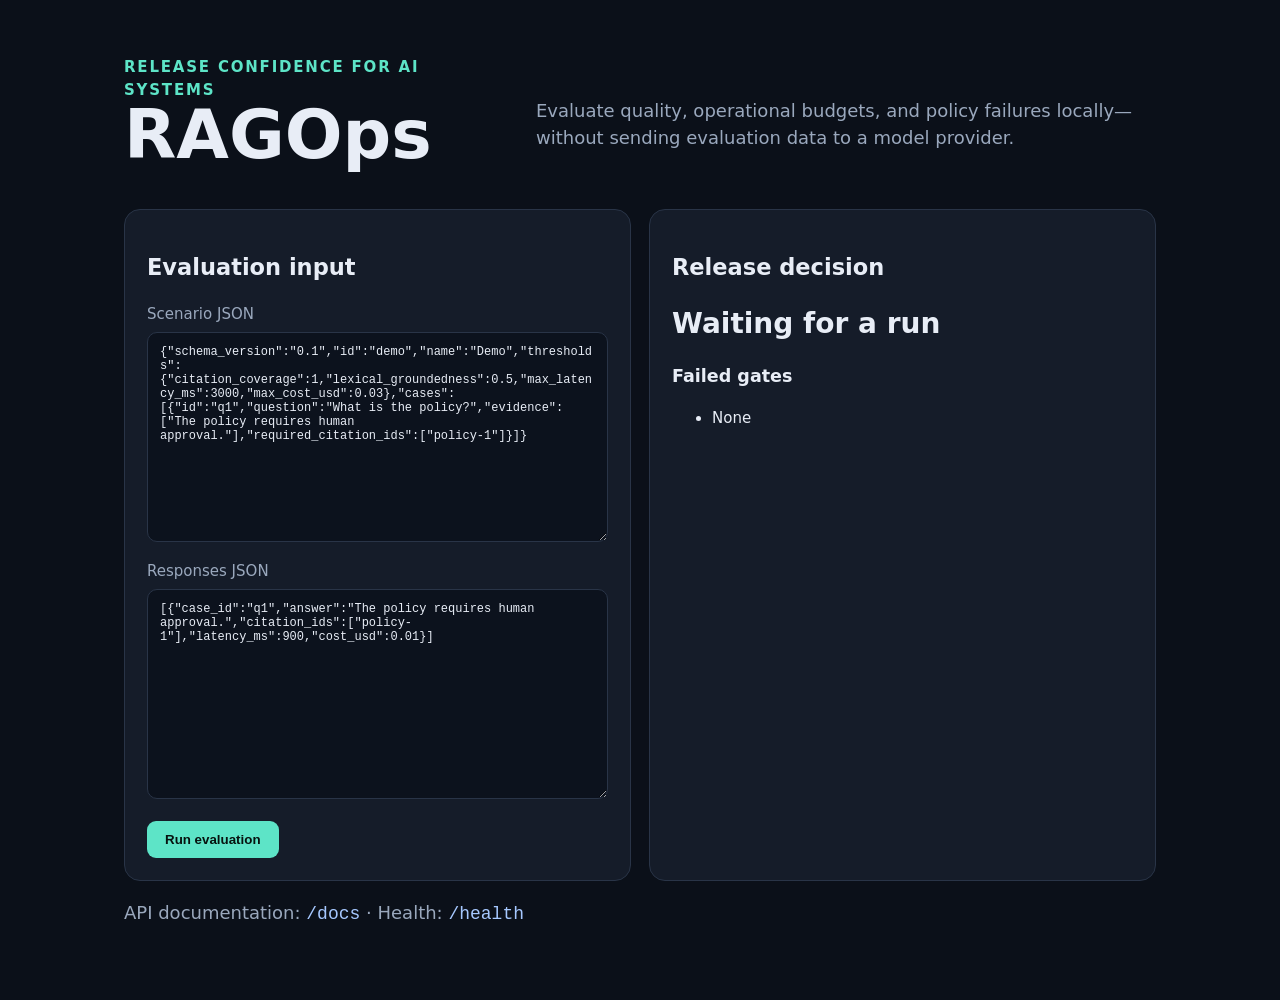
==== apps/web/index.html @ 3bc870a6 "init project" ====
<!doctype html>
<html lang="en"><head><meta charset="utf-8"><meta name="viewport" content="width=device-width,initial-scale=1"><title>RAGOps Workbench</title>
<style>:root{color-scheme:dark;--ink:#e8edf6;--muted:#9aa8bd;--panel:#151c29;--line:#293447;--accent:#5de4c7}*{box-sizing:border-box}body{margin:0;background:#0b1019;color:var(--ink);font:15px/1.5 system-ui,sans-serif}main{max-width:1080px;margin:auto;padding:56px 24px}header{display:flex;justify-content:space-between;gap:24px;align-items:end}h1{font-size:clamp(36px,6vw,68px);line-height:1;margin:0}.eyebrow{color:var(--accent);font-weight:700;letter-spacing:.12em;text-transform:uppercase}.lede{max-width:620px;color:var(--muted);font-size:18px}.grid{display:grid;grid-template-columns:1fr 1fr;gap:18px;margin-top:40px}section{background:var(--panel);border:1px solid var(--line);border-radius:16px;padding:22px}label{display:block;margin:12px 0 6px;color:var(--muted)}textarea{width:100%;min-height:210px;background:#0c121d;color:var(--ink);border:1px solid var(--line);border-radius:10px;padding:12px;font:12px ui-monospace,monospace}button{margin-top:16px;background:var(--accent);border:0;border-radius:9px;padding:11px 18px;font-weight:800;color:#07120f;cursor:pointer}.metric{display:flex;justify-content:space-between;padding:10px 0;border-bottom:1px solid var(--line)}#status{font-size:28px;font-weight:800}.pass{color:#5de4c7}.fail{color:#ff7b86}code{color:#a6c8ff}@media(max-width:760px){.grid{grid-template-columns:1fr}header{display:block}}</style></head>
<body><main><header><div><div class="eyebrow">Release confidence for AI systems</div><h1>RAGOps</h1></div><p class="lede">Evaluate quality, operational budgets, and policy failures locally—without sending evaluation data to a model provider.</p></header><div class="grid"><section><h2>Evaluation input</h2><label for="scenario">Scenario JSON</label><textarea id="scenario"></textarea><label for="responses">Responses JSON</label><textarea id="responses"></textarea><button id="run">Run evaluation</button></section><section><h2>Release decision</h2><div id="status">Waiting for a run</div><div id="metrics"></div><h3>Failed gates</h3><ul id="gates"><li>None</li></ul></section></div><p class="lede">API documentation: <code>/docs</code> · Health: <code>/health</code></p></main>
<script>const s=document.querySelector('#scenario'),r=document.querySelector('#responses');s.value='{"schema_version":"0.1","id":"demo","name":"Demo","thresholds":{"citation_coverage":1,"lexical_groundedness":0.5,"max_latency_ms":3000,"max_cost_usd":0.03},"cases":[{"id":"q1","question":"What is the policy?","evidence":["The policy requires human approval."],"required_citation_ids":["policy-1"]}]}';r.value='[{"case_id":"q1","answer":"The policy requires human approval.","citation_ids":["policy-1"],"latency_ms":900,"cost_usd":0.01}]';document.querySelector('#run').onclick=async()=>{const st=document.querySelector('#status');try{const x=await fetch('/v1/evaluate',{method:'POST',headers:{'content-type':'application/json'},body:JSON.stringify({scenario:JSON.parse(s.value),responses:JSON.parse(r.value)})}),d=await x.json();if(!x.ok)throw Error(d.detail||'Evaluation failed');st.textContent=d.passed?'PASS':'FAIL';st.className=d.passed?'pass':'fail';document.querySelector('#metrics').innerHTML=Object.entries(d.metrics).map(([k,v])=>`<div class="metric"><span>${k}</span><strong>${Number(v).toFixed(4)}</strong></div>`).join('');document.querySelector('#gates').innerHTML=(d.failed_gates.length?d.failed_gates:['None']).map(v=>`<li>${v}</li>`).join('')}catch(e){st.textContent=e.message;st.className='fail'}};</script></body></html>
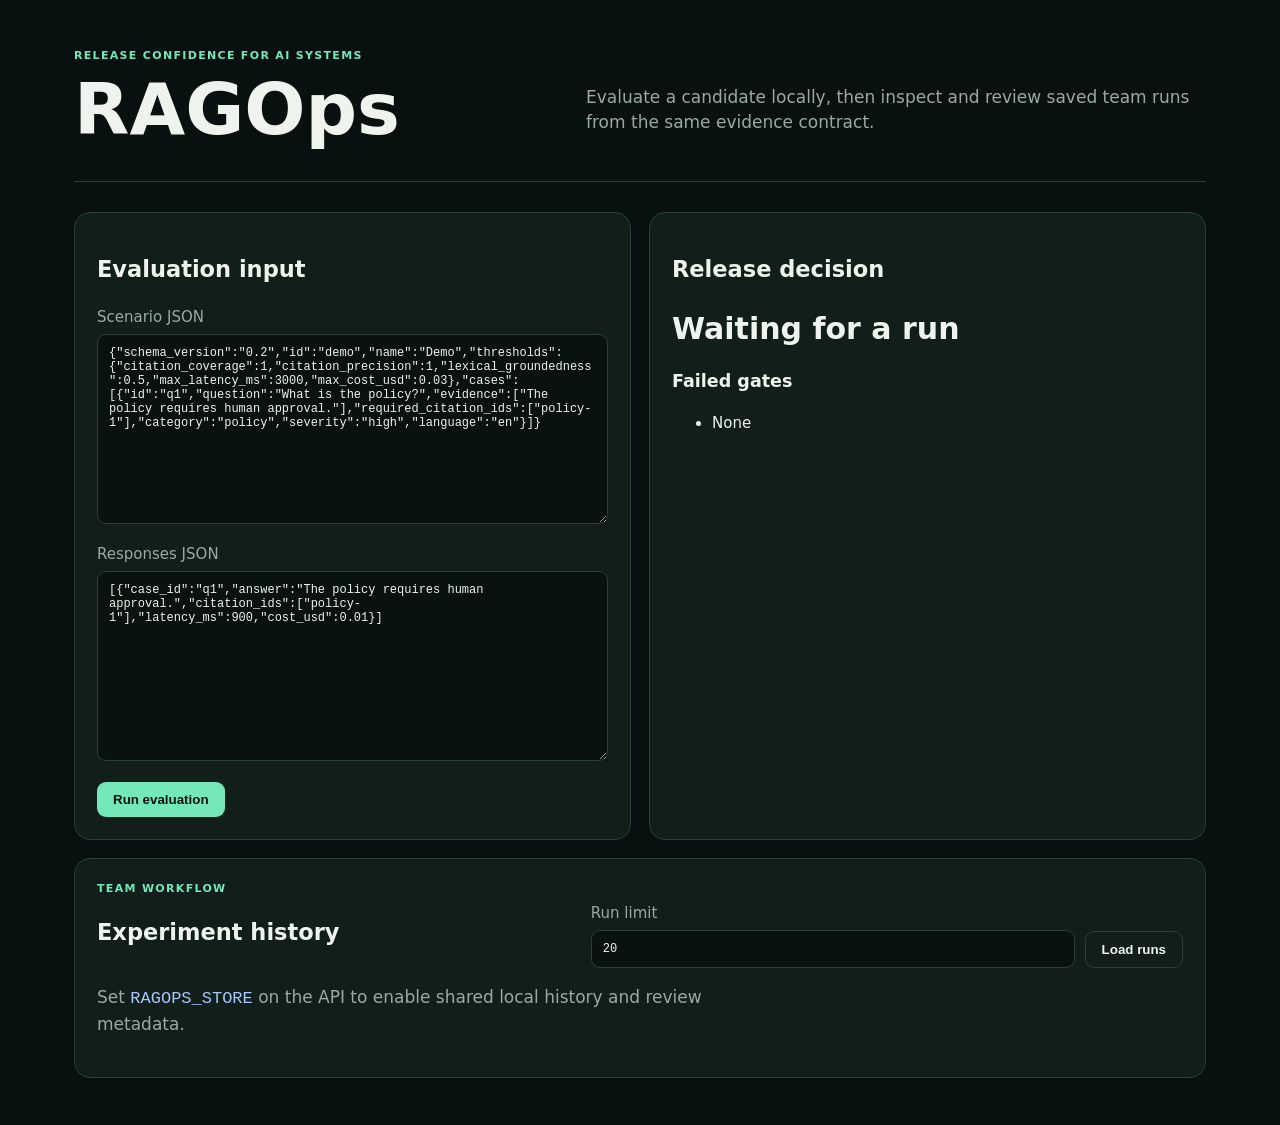
==== commit ff61366c: "feat: add M4 local team workflow" ====
--- a/apps/web/index.html
+++ b/apps/web/index.html
@@ -1,5 +1,26 @@
 <!doctype html>
-<html lang="en"><head><meta charset="utf-8"><meta name="viewport" content="width=device-width,initial-scale=1"><title>RAGOps Workbench</title>
-<style>:root{color-scheme:dark;--ink:#e8edf6;--muted:#9aa8bd;--panel:#151c29;--line:#293447;--accent:#5de4c7}*{box-sizing:border-box}body{margin:0;background:#0b1019;color:var(--ink);font:15px/1.5 system-ui,sans-serif}main{max-width:1080px;margin:auto;padding:56px 24px}header{display:flex;justify-content:space-between;gap:24px;align-items:end}h1{font-size:clamp(36px,6vw,68px);line-height:1;margin:0}.eyebrow{color:var(--accent);font-weight:700;letter-spacing:.12em;text-transform:uppercase}.lede{max-width:620px;color:var(--muted);font-size:18px}.grid{display:grid;grid-template-columns:1fr 1fr;gap:18px;margin-top:40px}section{background:var(--panel);border:1px solid var(--line);border-radius:16px;padding:22px}label{display:block;margin:12px 0 6px;color:var(--muted)}textarea{width:100%;min-height:210px;background:#0c121d;color:var(--ink);border:1px solid var(--line);border-radius:10px;padding:12px;font:12px ui-monospace,monospace}button{margin-top:16px;background:var(--accent);border:0;border-radius:9px;padding:11px 18px;font-weight:800;color:#07120f;cursor:pointer}.metric{display:flex;justify-content:space-between;padding:10px 0;border-bottom:1px solid var(--line)}#status{font-size:28px;font-weight:800}.pass{color:#5de4c7}.fail{color:#ff7b86}code{color:#a6c8ff}@media(max-width:760px){.grid{grid-template-columns:1fr}header{display:block}}</style></head>
-<body><main><header><div><div class="eyebrow">Release confidence for AI systems</div><h1>RAGOps</h1></div><p class="lede">Evaluate quality, operational budgets, and policy failures locally—without sending evaluation data to a model provider.</p></header><div class="grid"><section><h2>Evaluation input</h2><label for="scenario">Scenario JSON</label><textarea id="scenario"></textarea><label for="responses">Responses JSON</label><textarea id="responses"></textarea><button id="run">Run evaluation</button></section><section><h2>Release decision</h2><div id="status">Waiting for a run</div><div id="metrics"></div><h3>Failed gates</h3><ul id="gates"><li>None</li></ul></section></div><p class="lede">API documentation: <code>/docs</code> · Health: <code>/health</code></p></main>
-<script>const s=document.querySelector('#scenario'),r=document.querySelector('#responses');s.value='{"schema_version":"0.1","id":"demo","name":"Demo","thresholds":{"citation_coverage":1,"lexical_groundedness":0.5,"max_latency_ms":3000,"max_cost_usd":0.03},"cases":[{"id":"q1","question":"What is the policy?","evidence":["The policy requires human approval."],"required_citation_ids":["policy-1"]}]}';r.value='[{"case_id":"q1","answer":"The policy requires human approval.","citation_ids":["policy-1"],"latency_ms":900,"cost_usd":0.01}]';document.querySelector('#run').onclick=async()=>{const st=document.querySelector('#status');try{const x=await fetch('/v1/evaluate',{method:'POST',headers:{'content-type':'application/json'},body:JSON.stringify({scenario:JSON.parse(s.value),responses:JSON.parse(r.value)})}),d=await x.json();if(!x.ok)throw Error(d.detail||'Evaluation failed');st.textContent=d.passed?'PASS':'FAIL';st.className=d.passed?'pass':'fail';document.querySelector('#metrics').innerHTML=Object.entries(d.metrics).map(([k,v])=>`<div class="metric"><span>${k}</span><strong>${Number(v).toFixed(4)}</strong></div>`).join('');document.querySelector('#gates').innerHTML=(d.failed_gates.length?d.failed_gates:['None']).map(v=>`<li>${v}</li>`).join('')}catch(e){st.textContent=e.message;st.className='fail'}};</script></body></html>
+<html lang="en">
+<head>
+  <meta charset="utf-8">
+  <meta name="viewport" content="width=device-width,initial-scale=1">
+  <title>RAGOps Workbench</title>
+  <style>
+    :root{color-scheme:dark;--bg:#08110f;--ink:#eef3ed;--muted:#98aaa3;--panel:#111e1a;--line:#2a4038;--mint:#75e8ba;--red:#ff8580}*{box-sizing:border-box}body{margin:0;background:var(--bg);color:var(--ink);font:15px/1.5 system-ui,sans-serif}main{max-width:1180px;margin:auto;padding:48px 24px}header{display:flex;justify-content:space-between;gap:24px;align-items:end;border-bottom:1px solid var(--line);padding-bottom:28px}.eyebrow{color:var(--mint);font-weight:800;letter-spacing:.12em;text-transform:uppercase;font-size:11px}h1{font-size:clamp(40px,6vw,72px);line-height:1;margin:8px 0}.lede{max-width:620px;color:var(--muted);font-size:17px}.grid{display:grid;grid-template-columns:1fr 1fr;gap:18px;margin-top:30px}.panel{background:var(--panel);border:1px solid var(--line);border-radius:16px;padding:22px}.wide{grid-column:1/-1}label{display:block;margin:12px 0 6px;color:var(--muted)}textarea,input{width:100%;background:#08120f;color:var(--ink);border:1px solid var(--line);border-radius:9px;padding:11px;font:12px ui-monospace,monospace}textarea{min-height:190px}button{margin-top:14px;background:var(--mint);border:0;border-radius:9px;padding:10px 16px;font-weight:800;color:#06120e;cursor:pointer}.secondary{background:transparent;color:var(--ink);border:1px solid var(--line)}.toolbar{display:flex;gap:10px;align-items:end}.toolbar>div{flex:1}.status{font-size:30px;font-weight:900}.pass{color:var(--mint)}.fail{color:var(--red)}.metric,.run{display:grid;grid-template-columns:1.5fr repeat(3,1fr);gap:10px;padding:10px 0;border-bottom:1px solid var(--line)}.metric strong{text-align:right}.runs{margin-top:18px}.run{grid-template-columns:1.5fr 1fr 1fr 1fr;color:var(--muted)}.run b{color:var(--ink)}.badge{width:max-content;border-radius:99px;padding:2px 8px;background:#20342d;font-size:11px}.error{color:var(--red)}code{color:#a5c7ff}@media(max-width:760px){.grid{grid-template-columns:1fr}.wide{grid-column:auto}header{display:block}.toolbar{display:grid}.metric{grid-template-columns:1.5fr 1fr}.run{grid-template-columns:1fr 1fr}}
+  </style>
+</head>
+<body><main>
+  <header><div><div class="eyebrow">Release confidence for AI systems</div><h1>RAGOps</h1></div><p class="lede">Evaluate a candidate locally, then inspect and review saved team runs from the same evidence contract.</p></header>
+  <div class="grid">
+    <section class="panel"><h2>Evaluation input</h2><label for="scenario">Scenario JSON</label><textarea id="scenario"></textarea><label for="responses">Responses JSON</label><textarea id="responses"></textarea><button id="run">Run evaluation</button></section>
+    <section class="panel"><h2>Release decision</h2><div id="status" class="status">Waiting for a run</div><div id="metrics"></div><h3>Failed gates</h3><ul id="gates"><li>None</li></ul></section>
+    <section class="panel wide"><div class="toolbar"><div><div class="eyebrow">Team workflow</div><h2>Experiment history</h2></div><div><label for="limit">Run limit</label><input id="limit" type="number" min="1" max="100" value="20"></div><button id="load" class="secondary">Load runs</button></div><p id="history-message" class="lede">Set <code>RAGOPS_STORE</code> on the API to enable shared local history and review metadata.</p><div class="runs" id="runs"></div></section>
+  </div>
+</main>
+<script>
+const scenario=document.querySelector('#scenario'),responses=document.querySelector('#responses');
+scenario.value='{"schema_version":"0.2","id":"demo","name":"Demo","thresholds":{"citation_coverage":1,"citation_precision":1,"lexical_groundedness":0.5,"max_latency_ms":3000,"max_cost_usd":0.03},"cases":[{"id":"q1","question":"What is the policy?","evidence":["The policy requires human approval."],"required_citation_ids":["policy-1"],"category":"policy","severity":"high","language":"en"}]}';
+responses.value='[{"case_id":"q1","answer":"The policy requires human approval.","citation_ids":["policy-1"],"latency_ms":900,"cost_usd":0.01}]';
+document.querySelector('#run').onclick=async()=>{const status=document.querySelector('#status');try{const response=await fetch('/v1/evaluate',{method:'POST',headers:{'content-type':'application/json'},body:JSON.stringify({scenario:JSON.parse(scenario.value),responses:JSON.parse(responses.value)})});const data=await response.json();if(!response.ok)throw Error(data.detail||'Evaluation failed');status.textContent=data.passed?'PASS':'FAIL';status.className='status '+(data.passed?'pass':'fail');document.querySelector('#metrics').innerHTML=Object.entries(data.metrics).map(([key,value])=>`<div class="metric"><span>${key}</span><strong>${Number(value).toFixed(4)}</strong></div>`).join('');document.querySelector('#gates').innerHTML=(data.failed_gates.length?data.failed_gates:['None']).map(value=>`<li>${value}</li>`).join('')}catch(error){status.textContent=error.message;status.className='status fail'}};
+document.querySelector('#load').onclick=async()=>{const message=document.querySelector('#history-message'),container=document.querySelector('#runs'),limit=document.querySelector('#limit').value;try{const response=await fetch(`/v1/runs?limit=${encodeURIComponent(limit)}`);const data=await response.json();if(!response.ok)throw Error(data.detail||'History failed');message.textContent=`${data.length} saved runs`;container.innerHTML=data.map(run=>`<div class="run"><b>${run.label||run.id.slice(0,8)}</b><span>${run.scenario_id}</span><span class="badge">${run.review_status}</span><span>${run.passed?'PASS':'FAIL'}</span></div>`).join('')||'<p>No runs saved.</p>'}catch(error){message.textContent=error.message;message.className='lede error';container.innerHTML=''}};
+  </script>
+</body></html>
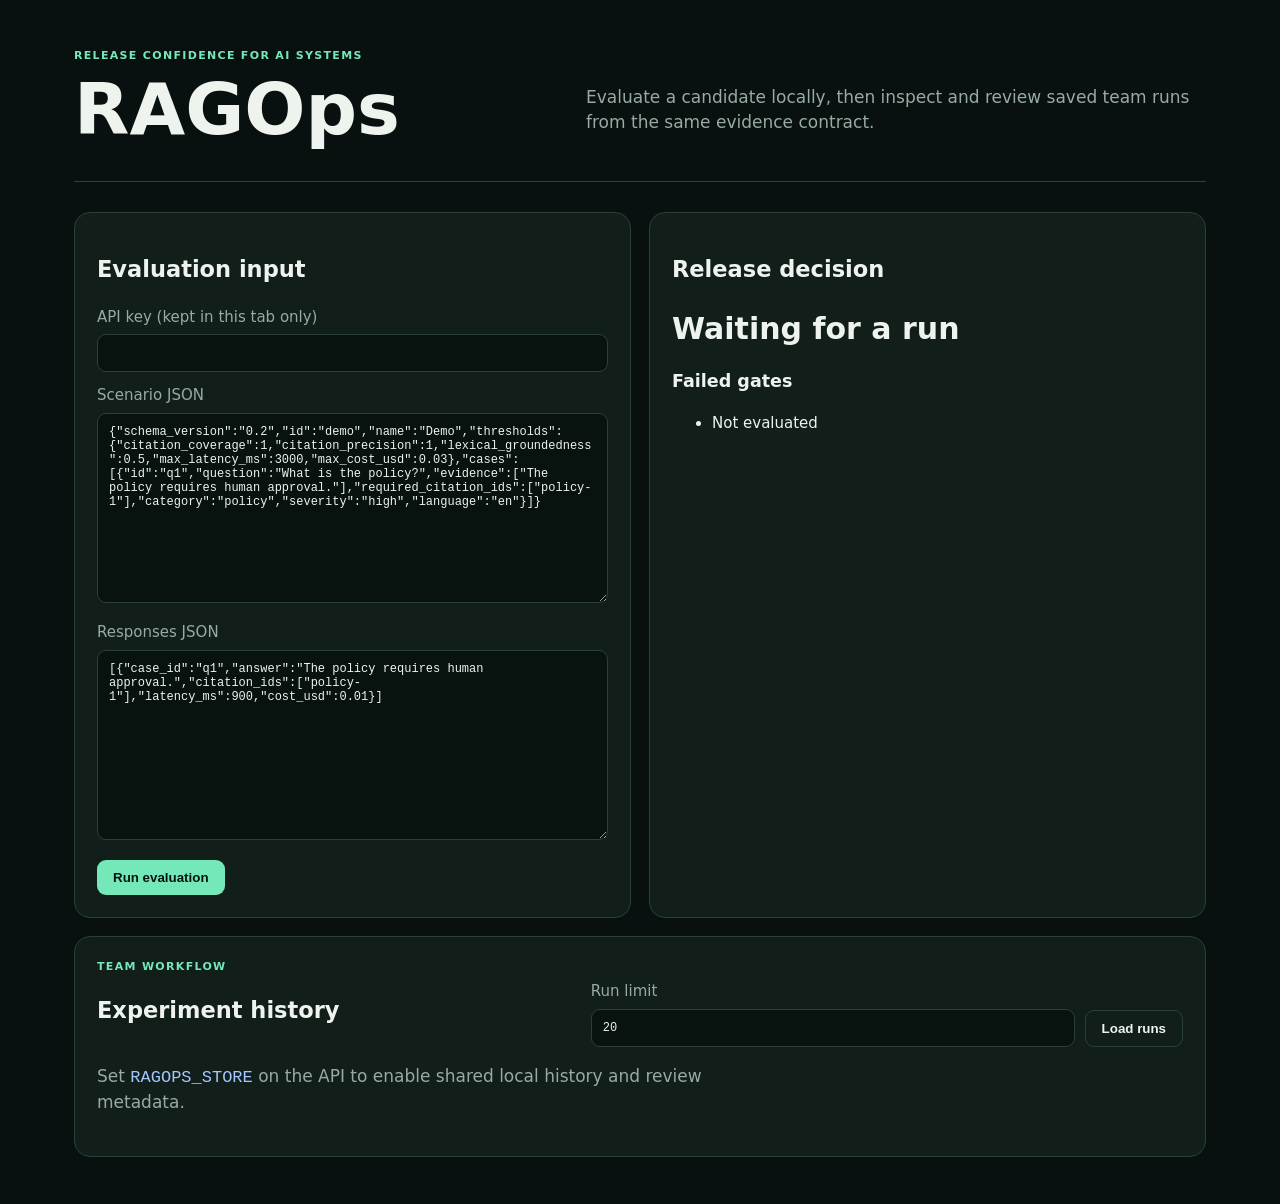
==== commit f2120cea: "feat: make evaluator gates release-enforceable (#9) * feat: make evaluator gates release-enforceable" ====
--- a/apps/web/index.html
+++ b/apps/web/index.html
@@ -11,16 +11,17 @@
 <body><main>
   <header><div><div class="eyebrow">Release confidence for AI systems</div><h1>RAGOps</h1></div><p class="lede">Evaluate a candidate locally, then inspect and review saved team runs from the same evidence contract.</p></header>
   <div class="grid">
-    <section class="panel"><h2>Evaluation input</h2><label for="scenario">Scenario JSON</label><textarea id="scenario"></textarea><label for="responses">Responses JSON</label><textarea id="responses"></textarea><button id="run">Run evaluation</button></section>
-    <section class="panel"><h2>Release decision</h2><div id="status" class="status">Waiting for a run</div><div id="metrics"></div><h3>Failed gates</h3><ul id="gates"><li>None</li></ul></section>
+    <section class="panel"><h2>Evaluation input</h2><label for="api-key">API key <span class="text-note">(kept in this tab only)</span></label><input id="api-key" type="password" autocomplete="off"><label for="scenario">Scenario JSON</label><textarea id="scenario"></textarea><label for="responses">Responses JSON</label><textarea id="responses"></textarea><button id="run">Run evaluation</button></section>
+    <section class="panel"><h2>Release decision</h2><div id="status" class="status" aria-live="polite">Waiting for a run</div><p id="evaluation-error" class="error" role="alert" hidden></p><div id="metrics"></div><h3>Failed gates</h3><ul id="gates"><li>Not evaluated</li></ul></section>
     <section class="panel wide"><div class="toolbar"><div><div class="eyebrow">Team workflow</div><h2>Experiment history</h2></div><div><label for="limit">Run limit</label><input id="limit" type="number" min="1" max="100" value="20"></div><button id="load" class="secondary">Load runs</button></div><p id="history-message" class="lede">Set <code>RAGOPS_STORE</code> on the API to enable shared local history and review metadata.</p><div class="runs" id="runs"></div></section>
   </div>
 </main>
 <script>
-const scenario=document.querySelector('#scenario'),responses=document.querySelector('#responses');
+const scenario=document.querySelector('#scenario'),responses=document.querySelector('#responses'),apiKey=document.querySelector('#api-key');
 scenario.value='{"schema_version":"0.2","id":"demo","name":"Demo","thresholds":{"citation_coverage":1,"citation_precision":1,"lexical_groundedness":0.5,"max_latency_ms":3000,"max_cost_usd":0.03},"cases":[{"id":"q1","question":"What is the policy?","evidence":["The policy requires human approval."],"required_citation_ids":["policy-1"],"category":"policy","severity":"high","language":"en"}]}';
 responses.value='[{"case_id":"q1","answer":"The policy requires human approval.","citation_ids":["policy-1"],"latency_ms":900,"cost_usd":0.01}]';
-document.querySelector('#run').onclick=async()=>{const status=document.querySelector('#status');try{const response=await fetch('/v1/evaluate',{method:'POST',headers:{'content-type':'application/json'},body:JSON.stringify({scenario:JSON.parse(scenario.value),responses:JSON.parse(responses.value)})});const data=await response.json();if(!response.ok)throw Error(data.detail||'Evaluation failed');status.textContent=data.passed?'PASS':'FAIL';status.className='status '+(data.passed?'pass':'fail');document.querySelector('#metrics').innerHTML=Object.entries(data.metrics).map(([key,value])=>`<div class="metric"><span>${key}</span><strong>${Number(value).toFixed(4)}</strong></div>`).join('');document.querySelector('#gates').innerHTML=(data.failed_gates.length?data.failed_gates:['None']).map(value=>`<li>${value}</li>`).join('')}catch(error){status.textContent=error.message;status.className='status fail'}};
-document.querySelector('#load').onclick=async()=>{const message=document.querySelector('#history-message'),container=document.querySelector('#runs'),limit=document.querySelector('#limit').value;try{const response=await fetch(`/v1/runs?limit=${encodeURIComponent(limit)}`);const data=await response.json();if(!response.ok)throw Error(data.detail||'History failed');message.textContent=`${data.length} saved runs`;container.innerHTML=data.map(run=>`<div class="run"><b>${run.label||run.id.slice(0,8)}</b><span>${run.scenario_id}</span><span class="badge">${run.review_status}</span><span>${run.passed?'PASS':'FAIL'}</span></div>`).join('')||'<p>No runs saved.</p>'}catch(error){message.textContent=error.message;message.className='lede error';container.innerHTML=''}};
+const authHeaders=()=>apiKey.value?{'x-api-key':apiKey.value}:{};
+document.querySelector('#run').onclick=async()=>{const status=document.querySelector('#status'),metrics=document.querySelector('#metrics'),gates=document.querySelector('#gates'),errorMessage=document.querySelector('#evaluation-error');errorMessage.hidden=true;try{const response=await fetch('/v1/evaluate',{method:'POST',headers:{'content-type':'application/json',...authHeaders()},body:JSON.stringify({scenario:JSON.parse(scenario.value),responses:JSON.parse(responses.value)})});const data=await response.json();if(!response.ok)throw Error(data.detail||'Evaluation failed');status.textContent=data.passed?'PASS':'FAIL';status.className='status '+(data.passed?'pass':'fail');metrics.innerHTML=Object.entries(data.metrics).map(([key,value])=>`<div class="metric"><span>${key}</span><strong>${Number(value).toFixed(4)}</strong></div>`).join('');gates.innerHTML=(data.failed_gates.length?data.failed_gates:['None']).map(value=>`<li>${value}</li>`).join('')}catch(error){status.textContent='NOT EVALUATED';status.className='status';errorMessage.textContent=error.message;errorMessage.hidden=false;metrics.innerHTML='';gates.innerHTML='<li>Not evaluated</li>'}};
+document.querySelector('#load').onclick=async()=>{const message=document.querySelector('#history-message'),container=document.querySelector('#runs'),limit=document.querySelector('#limit').value;try{const response=await fetch(`/v1/runs?limit=${encodeURIComponent(limit)}`,{headers:authHeaders()});const data=await response.json();if(!response.ok)throw Error(data.detail||'History failed');message.textContent=`${data.length} saved runs`;message.className='lede';container.innerHTML=data.map(run=>`<div class="run"><b>${run.label||run.id.slice(0,8)}</b><span>${run.scenario_id}</span><span class="badge">${run.review_status}</span><span>${run.passed?'PASS':'FAIL'}</span></div>`).join('')||'<p>No runs saved.</p>'}catch(error){message.textContent=error.message;message.className='lede error';container.innerHTML=''}};
   </script>
 </body></html>
